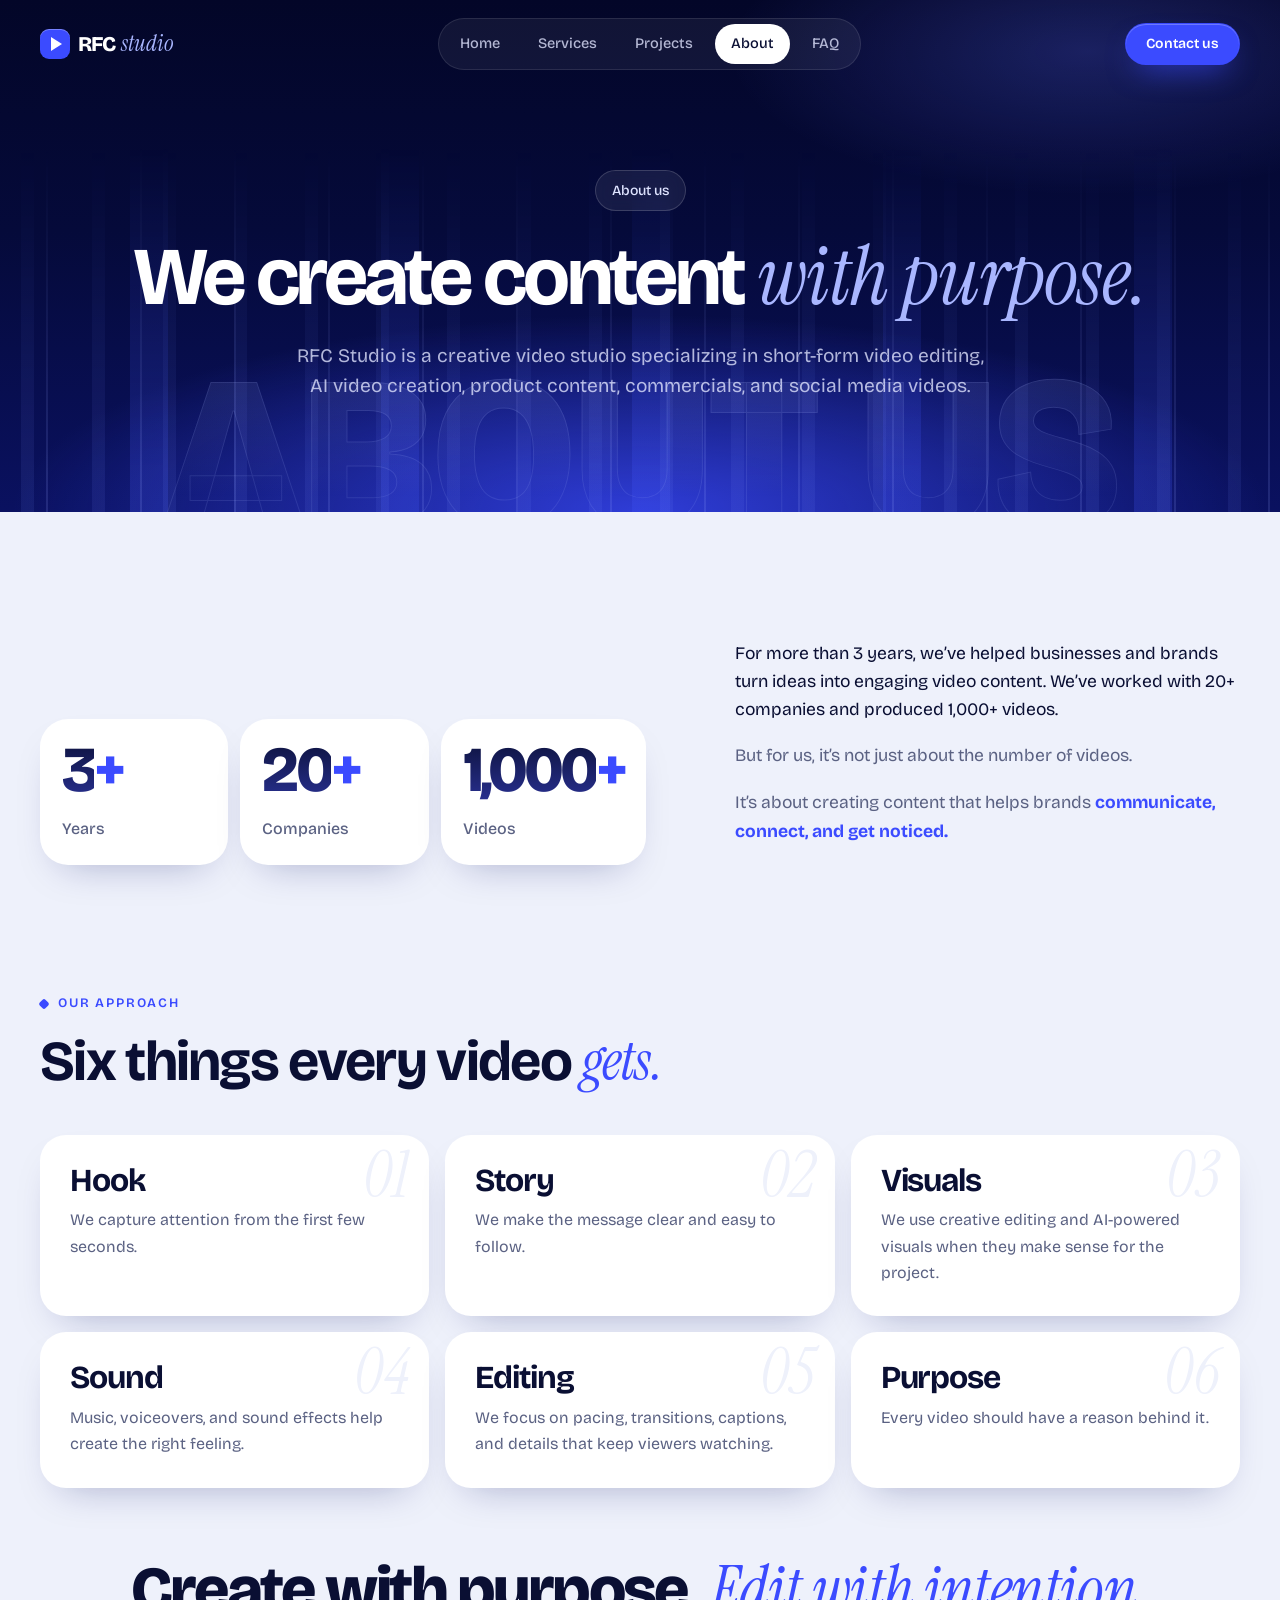
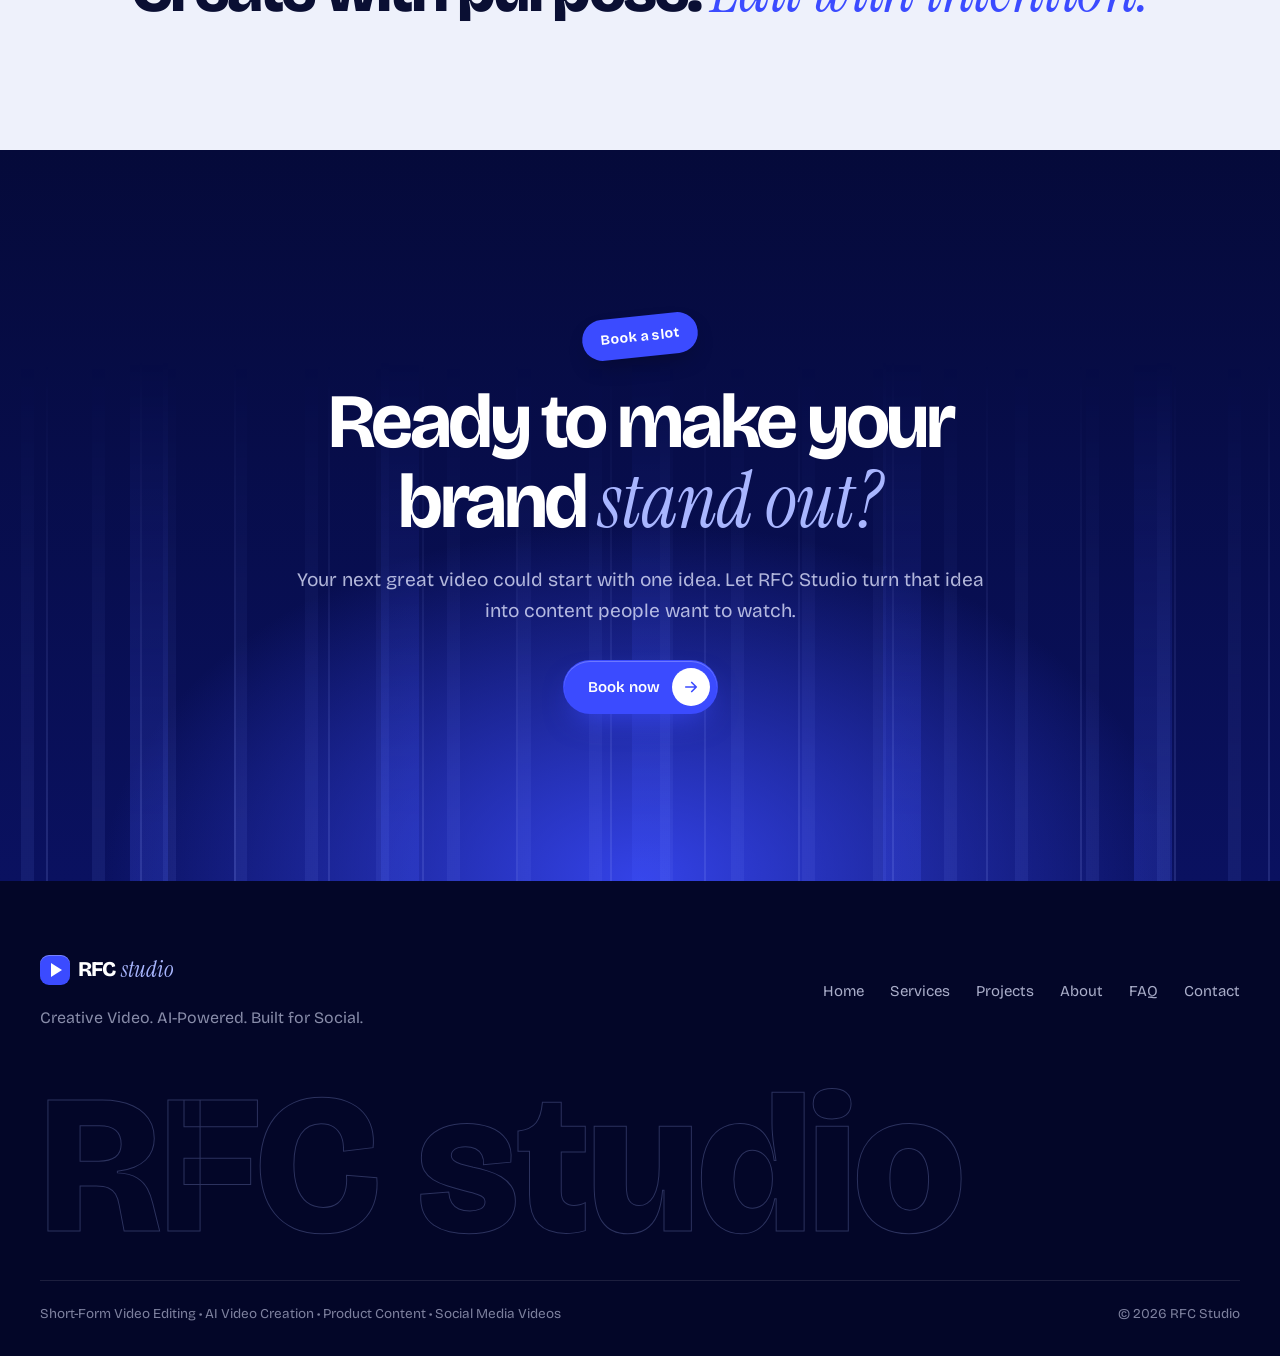
==== about.html @ b5161d0e "Redesign as multi-page site with navy/electric-blue theme and realistic viral phone mockup Separate " ====
<!doctype html>
<html lang="en">
<head>
  <meta charset="utf-8" />
  <meta name="viewport" content="width=device-width, initial-scale=1" />
  <title>About — RFC Studio</title>
  <meta name="description" content="RFC Studio is a creative video studio specializing in short-form video editing, AI video creation, product content, commercials, and social media videos." />
  <meta name="theme-color" content="#050a3a" />
  <link rel="preconnect" href="https://fonts.googleapis.com" />
  <link rel="preconnect" href="https://fonts.gstatic.com" crossorigin />
  <link href="https://fonts.googleapis.com/css2?family=Bricolage+Grotesque:opsz,wght@12..96,400;12..96,500;12..96,600;12..96,700;12..96,800&family=Instrument+Serif:ital@0;1&family=Caveat:wght@600;700&display=swap" rel="stylesheet" />
  <link rel="stylesheet" href="styles.css" />
  <link rel="icon" href="data:image/svg+xml,%3Csvg xmlns='http://www.w3.org/2000/svg' viewBox='0 0 64 64'%3E%3Crect width='64' height='64' rx='16' fill='%233b4bff'/%3E%3Cpath d='M25 19l21 13-21 13z' fill='%23fff'/%3E%3C/svg%3E" />
</head>
<body>
  <header class="nav">
    <a href="index.html" class="logo" aria-label="RFC Studio home">
      <span class="logo-mark" aria-hidden="true"></span><span class="logo-word">RFC</span><span class="logo-serif">studio</span>
    </a>
    <nav class="nav-links" aria-label="Main">
      <a href="index.html">Home</a>
      <a href="services.html">Services</a>
      <a href="projects.html">Projects</a>
      <a href="about.html" class="active" aria-current="page">About</a>
      <a href="faq.html">FAQ</a>
      <a href="contact.html" class="nav-mobile-cta">Contact</a>
    </nav>
    <a href="contact.html" class="btn btn-blue btn-sm nav-cta">Contact us</a>
    <button class="menu-toggle" aria-label="Open menu" aria-expanded="false"><span></span><span></span></button>
  </header>
  <section class="top page-top">
    <div class="stripes" aria-hidden="true"></div>
    <div class="ghost" aria-hidden="true">ABOUT US</div>
    <div class="container page-hero">
      <p class="pill reveal">About us</p>
      <h1 class="h1 reveal">We create content <em>with purpose.</em></h1>
      <p class="lead lead-light reveal">RFC Studio is a creative video studio specializing in short-form video editing, AI video creation, product content, commercials, and social media videos.</p>
      
    </div>
  </section>

  <main>
  <section class="section">
    <div class="container split">
      <div class="about-nums">
        <div class="big-num reveal"><p><span data-count="3">0</span>+</p><span>Years</span></div>
        <div class="big-num reveal"><p><span data-count="20">0</span>+</p><span>Companies</span></div>
        <div class="big-num reveal"><p><span data-count="1000">0</span>+</p><span>Videos</span></div>
      </div>
      <div class="split-copy">
        <p class="lead reveal">For more than 3 years, we’ve helped businesses and brands turn ideas into engaging video content. We’ve worked with 20+ companies and produced 1,000+ videos.</p>
        <p class="reveal">But for us, it’s not just about the number of videos.</p>
        <p class="reveal">It’s about creating content that helps brands <strong>communicate, connect, and get noticed.</strong></p>
      </div>
    </div>
  </section>

  <section class="section section-tight">
    <div class="container">
      <p class="kicker reveal">Our approach</p>
      <h2 class="h2 reveal">Six things every video <em>gets.</em></h2>
      <div class="appr-grid">
        <div class="appr reveal"><span class="appr-n">01</span><h3>Hook</h3><p>We capture attention from the first few seconds.</p></div>
        <div class="appr reveal"><span class="appr-n">02</span><h3>Story</h3><p>We make the message clear and easy to follow.</p></div>
        <div class="appr reveal"><span class="appr-n">03</span><h3>Visuals</h3><p>We use creative editing and AI-powered visuals when they make sense for the project.</p></div>
        <div class="appr reveal"><span class="appr-n">04</span><h3>Sound</h3><p>Music, voiceovers, and sound effects help create the right feeling.</p></div>
        <div class="appr reveal"><span class="appr-n">05</span><h3>Editing</h3><p>We focus on pacing, transitions, captions, and details that keep viewers watching.</p></div>
        <div class="appr reveal"><span class="appr-n">06</span><h3>Purpose</h3><p>Every video should have a reason behind it.</p></div>
      </div>
      <p class="motto reveal">Create with purpose. <em>Edit with intention.</em></p>
    </div>
  </section>
  </main>
  <section class="final">
    <div class="stripes" aria-hidden="true"></div>
    <div class="container final-inner">
      <span class="sticker s-a" aria-hidden="true">Book a slot</span>
      <h2 class="h2 reveal">Ready to make your brand <em>stand out?</em></h2>
      <p class="lead lead-light reveal">Your next great video could start with one idea. Let RFC Studio turn that idea into content people want to watch.</p>
      <div class="reveal"><a href="contact.html" class="btn btn-blue">Book now<span class="btn-ico"><svg viewBox="0 0 24 24" aria-hidden="true"><path d="M5 12h14M13 6l6 6-6 6" fill="none" stroke="currentColor" stroke-width="2.2" stroke-linecap="round" stroke-linejoin="round"/></svg></span></a></div>
    </div>
  </section>
  <footer class="footer">
    <div class="container">
      <div class="footer-top">
        <div>
          <a href="index.html" class="logo"><span class="logo-mark" aria-hidden="true"></span><span class="logo-word">RFC</span><span class="logo-serif">studio</span></a>
          <p class="footer-tag">Creative Video. AI-Powered. Built for Social.</p>
        </div>
        <nav class="footer-links" aria-label="Footer"><a href="index.html">Home</a><a href="services.html">Services</a><a href="projects.html">Projects</a><a href="about.html">About</a><a href="faq.html">FAQ</a><a href="contact.html">Contact</a></nav>
      </div>
      <p class="footer-big" aria-hidden="true">RFC studio</p>
      <div class="footer-bottom">
        <p>Short-Form Video Editing • AI Video Creation • Product Content • Social Media Videos</p>
        <p>© <span class="year"></span> RFC Studio</p>
      </div>
    </div>
  </footer>

  <script src="script.js"></script>
</body>
</html>
---- styles.css ----
/* ===================== RFC STUDIO ===================== */
:root {
  --navy: #050a3a;
  --navy-2: #0a1160;
  --blue: #3b4bff;
  --blue-2: #5f6dff;
  --ice: #a9b6ff;
  --light: #eef1fb;
  --white: #ffffff;
  --ink: #0a0f33;
  --muted: #5b6283;
  --line: #dde2f3;
  --display: "Bricolage Grotesque", system-ui, sans-serif;
  --serif: "Instrument Serif", Georgia, serif;
  --hand: "Caveat", cursive;
  --ease: cubic-bezier(0.22, 1, 0.36, 1);
  --shadow: 0 18px 40px -22px rgba(10, 17, 96, 0.35);
}

*, *::before, *::after { box-sizing: border-box; }
html { scroll-behavior: smooth; scroll-padding-top: 90px; }
body {
  margin: 0; background: var(--light); color: var(--ink);
  font-family: var(--display); font-size: 16px; line-height: 1.65;
  -webkit-font-smoothing: antialiased; overflow-x: hidden;
}
img, svg, video { display: block; max-width: 100%; }
a { color: inherit; text-decoration: none; }
h1, h2, h3, p { margin: 0; }
h1, h2, h3 { font-weight: 700; letter-spacing: -0.03em; line-height: 1.02; }
em { font-family: var(--serif); font-style: italic; font-weight: 400; letter-spacing: -0.01em; }
::selection { background: var(--blue); color: #fff; }
.container { width: min(1200px, 100% - 40px); margin-inline: auto; }
.center { text-align: center; margin-top: 48px; }

/* ---------- Type ---------- */
.display { font-size: clamp(46px, 7.2vw, 104px); color: #fff; letter-spacing: -0.045em; line-height: .94; }
.display em { color: var(--ice); font-size: 1.08em; }
.h1 { font-size: clamp(42px, 6.4vw, 88px); color: #fff; letter-spacing: -0.045em; line-height: .96; }
.h1 em { color: var(--ice); }
.h2 { font-size: clamp(34px, 4.4vw, 60px); }
.h2 em { color: var(--blue); }
.h3 { font-size: clamp(22px, 2.2vw, 30px); font-weight: 700; letter-spacing: -0.025em; line-height: 1.1; }
.lead { font-size: clamp(17px, 1.5vw, 20px); line-height: 1.6; color: var(--muted); max-width: 58ch; }
.lead-light { color: rgba(225, 230, 255, 0.78); }
.kicker { font-size: 13px; font-weight: 600; letter-spacing: .14em; text-transform: uppercase; color: var(--blue); margin-bottom: 18px; display: flex; align-items: center; gap: 10px; }
.kicker::before { content: ""; width: 8px; height: 8px; border-radius: 2px; background: currentColor; rotate: 45deg; }
.kicker-light { color: var(--ice); }
.mini-label { display: block; font-size: 12px; font-weight: 600; letter-spacing: .14em; text-transform: uppercase; color: var(--muted); margin-bottom: 12px; }
.note { font-family: var(--hand); font-weight: 700; font-size: 26px; line-height: 1; color: var(--blue); }

.pill {
  display: inline-flex; align-items: center; gap: 10px; padding: 8px 16px; border-radius: 99px;
  background: rgba(255,255,255,.07); border: 1px solid rgba(255,255,255,.16); color: #dfe4ff;
  font-size: 14px; font-weight: 500; backdrop-filter: blur(8px); margin-bottom: 26px;
}
.rec { width: 8px; height: 8px; border-radius: 50%; background: #ff4d6d; box-shadow: 0 0 0 4px rgba(255,77,109,.2); animation: blink 1.4s infinite; }
@keyframes blink { 50% { opacity: .3; } }

/* ---------- Buttons ---------- */
.btn {
  display: inline-flex; align-items: center; gap: 12px; padding: 7px 7px 7px 24px; border-radius: 99px;
  font: 600 15px/1 var(--display); border: 1px solid transparent; cursor: pointer; white-space: nowrap;
  transition: transform .3s var(--ease), background .3s, color .3s, box-shadow .3s;
}
.btn-ico { display: grid; place-items: center; width: 38px; height: 38px; border-radius: 50%; background: #fff; color: var(--blue); transition: transform .35s var(--ease); }
.btn-ico svg { width: 18px; height: 18px; }
.btn:hover .btn-ico { transform: rotate(-45deg); }
.btn:hover { transform: translateY(-2px); }
.btn-blue { background: var(--blue); color: #fff; box-shadow: 0 14px 30px -12px rgba(59,75,255,.8), inset 0 1px 0 rgba(255,255,255,.25); }
.btn-dark { background: var(--ink); color: #fff; }
.btn-dark .btn-ico { background: var(--blue); color: #fff; }
.btn-white { background: #fff; color: var(--ink); }
.btn-white .btn-ico { background: var(--blue); color: #fff; }
.btn-glass { padding: 0 24px; height: 52px; background: rgba(255,255,255,.08); border-color: rgba(255,255,255,.22); color: #fff; backdrop-filter: blur(8px); }
.btn-glass:hover { background: rgba(255,255,255,.16); }
.btn-sm { padding: 0 20px; height: 42px; font-size: 14px; }
.btn-block { width: 100%; justify-content: space-between; }
.btn-row { display: flex; flex-wrap: wrap; justify-content: center; gap: 12px; margin-top: 34px; }

/* ---------- Nav ---------- */
.nav {
  position: fixed; inset: 0 0 auto; z-index: 60; display: flex; align-items: center; justify-content: space-between; gap: 20px;
  padding: 18px max(20px, calc((100% - 1200px) / 2)); transition: background .3s, padding .3s, box-shadow .3s;
}
.nav.scrolled { background: rgba(5,10,58,.82); backdrop-filter: blur(16px); -webkit-backdrop-filter: blur(16px); padding-block: 12px; box-shadow: 0 1px 0 rgba(255,255,255,.08); }
.logo { display: inline-flex; align-items: center; gap: 8px; color: #fff; }
.logo-mark { width: 30px; height: 30px; border-radius: 9px; background: var(--blue); position: relative; box-shadow: inset 0 1px 0 rgba(255,255,255,.3); }
.logo-mark::after { content: ""; position: absolute; left: 11px; top: 8px; border-left: 11px solid #fff; border-top: 7px solid transparent; border-bottom: 7px solid transparent; }
.logo-word { font-weight: 800; font-size: 21px; letter-spacing: -0.04em; }
.logo-serif { font-family: var(--serif); font-style: italic; font-size: 23px; color: var(--ice); margin-left: -2px; }
.nav-links { display: flex; gap: 6px; padding: 5px; border-radius: 99px; background: rgba(255,255,255,.06); border: 1px solid rgba(255,255,255,.1); }
.nav-links a { padding: 8px 16px; border-radius: 99px; font-size: 14.5px; font-weight: 500; color: rgba(225,230,255,.78); transition: color .2s, background .2s; }
.nav-links a:hover { color: #fff; }
.nav-links a.active { background: #fff; color: var(--ink); }
.nav-mobile-cta { display: none; }
.menu-toggle { display: none; width: 44px; height: 44px; border-radius: 50%; border: 1px solid rgba(255,255,255,.2); background: rgba(255,255,255,.06); cursor: pointer; position: relative; }
.menu-toggle span { position: absolute; left: 13px; right: 13px; height: 2px; background: #fff; border-radius: 2px; transition: transform .3s var(--ease); }
.menu-toggle span:first-child { top: 17px; }
.menu-toggle span:last-child { top: 25px; }
.nav.open .menu-toggle span:first-child { transform: translateY(4px) rotate(45deg); }
.nav.open .menu-toggle span:last-child { transform: translateY(-4px) rotate(-45deg); }

/* ---------- Dark top + light stripes ---------- */
.top {
  position: relative; overflow: hidden; color: #fff;
  background:
    radial-gradient(70% 55% at 50% 100%, rgba(59,75,255,.75), transparent 70%),
    radial-gradient(40% 40% at 85% 10%, rgba(95,109,255,.25), transparent 70%),
    linear-gradient(180deg, #030628 0%, var(--navy) 45%, var(--navy-2) 100%);
}
.stripes {
  position: absolute; inset: auto 0 0 0; height: 75%; pointer-events: none;
  background:
    repeating-linear-gradient(90deg, transparent 0 46px, rgba(150,165,255,.16) 46px 48px, transparent 48px 94px),
    repeating-linear-gradient(90deg, transparent 0 21px, rgba(120,140,255,.10) 21px 34px, transparent 34px 71px),
    repeating-linear-gradient(90deg, rgba(40,60,255,.0) 0 130px, rgba(70,90,255,.22) 130px 168px, rgba(40,60,255,0) 168px 251px);
  -webkit-mask-image: linear-gradient(to top, #000 10%, transparent 95%);
  mask-image: linear-gradient(to top, #000 10%, transparent 95%);
}
.stripes-soft { height: 100%; opacity: .7; }
.ghost {
  position: absolute; left: 50%; top: 70px; translate: -50% 0; white-space: nowrap; pointer-events: none;
  font-weight: 800; font-size: clamp(80px, 17vw, 270px); letter-spacing: -0.01em; line-height: .8;
  color: transparent; -webkit-text-stroke: 1px rgba(169,182,255,.13);
  background: linear-gradient(180deg, rgba(169,182,255,.12), transparent 75%); -webkit-background-clip: text; background-clip: text;
}

/* ---------- Home hero ---------- */
.home-top { padding: 150px 0 0; }
.hero { position: relative; text-align: center; display: flex; flex-direction: column; align-items: center; }
.hero .lead { margin-top: 26px; text-align: center; }

.stage { position: relative; width: min(1100px, 100% - 40px); height: 720px; margin: 70px auto 0; }

/* stickers */
.sticker {
  position: absolute; z-index: 4; padding: 9px 18px; border-radius: 99px; background: #fff; color: var(--ink);
  font-weight: 700; font-size: 14px; letter-spacing: .02em; box-shadow: 0 10px 25px -10px rgba(0,0,0,.4);
}
.st-1 { left: 3%; top: 2%; rotate: -12deg; }
.st-2 { right: 6%; top: 0; rotate: 10deg; background: var(--blue); color: #fff; }
.st-3 { left: 1%; top: 47%; rotate: 8deg; background: #d6dcff; }
.st-4 { right: 4%; bottom: 20%; rotate: -9deg; }

/* glass cards */
.glass {
  position: absolute; z-index: 3; padding: 18px 20px; border-radius: 22px; color: #fff;
  background: linear-gradient(160deg, rgba(255,255,255,.16), rgba(255,255,255,.05));
  border: 1px solid rgba(255,255,255,.22); backdrop-filter: blur(14px); -webkit-backdrop-filter: blur(14px);
  box-shadow: 0 30px 60px -30px rgba(0,0,30,.8), inset 0 1px 0 rgba(255,255,255,.25);
  animation: bob 8s ease-in-out infinite;
}
@keyframes bob { 50% { translate: 0 -10px; } }
.g-label { font-size: 12.5px; color: rgba(225,230,255,.75); font-weight: 500; }
.g-big { font-size: 36px; font-weight: 700; letter-spacing: -0.04em; line-height: 1.1; margin-top: 4px; }
.g-up { font-size: 12.5px; color: #7dffb4; font-weight: 600; margin-top: 2px; }
.g-followers { left: 6%; top: 17%; width: 230px; }
.spark { width: 100%; height: 44px; margin-top: 10px; }
.g-views { right: 8%; top: 30%; width: 220px; animation-delay: -3s; }
.bars { display: flex; align-items: flex-end; gap: 6px; height: 60px; margin: 10px 0 8px; }
.bars i { flex: 1; height: var(--h); border-radius: 5px 5px 2px 2px; background: linear-gradient(180deg, #fff, rgba(169,182,255,.35)); transform-origin: bottom; animation: grow 1.4s var(--ease) both; }
.bars i:nth-child(n) { animation-delay: calc(var(--i, 0) * 1s); }
@keyframes grow { from { transform: scaleY(0); } }
.g-reels { left: 9%; bottom: 15%; width: 250px; animation-delay: -5s; }
.mini-reels { display: flex; gap: 8px; margin-top: 10px; }
.mr { flex: 1; aspect-ratio: 9/14; border-radius: 10px; position: relative; overflow: hidden; }
.mr b { position: absolute; left: 6px; bottom: 6px; font-size: 10.5px; font-weight: 700; text-shadow: 0 1px 3px rgba(0,0,0,.5); }
.mr1 { background: linear-gradient(160deg, #ffcfb0, #e97b62); }
.mr2 { background: linear-gradient(160deg, #b5f0d4, #2f9d78); }
.mr3 { background: linear-gradient(160deg, #ffe08a, #ff8a3d); }

.toast {
  position: absolute; z-index: 5; right: 4%; top: 9%; display: flex; align-items: center; gap: 12px;
  padding: 12px 18px 12px 12px; border-radius: 18px; background: rgba(255,255,255,.95); color: var(--ink);
  box-shadow: 0 20px 40px -20px rgba(0,0,0,.6); animation: toast 7s var(--ease) infinite;
}
.toast-ico { display: grid; place-items: center; width: 38px; height: 38px; border-radius: 12px; background: linear-gradient(135deg, #ff2d6f, #ff6a3d); color: #fff; }
.toast-ico svg { width: 20px; height: 20px; }
.toast b { display: block; font-size: 14px; letter-spacing: -0.01em; }
.toast span:not(.toast-ico) { font-size: 12px; color: var(--muted); }
@keyframes toast { 0%, 4% { opacity: 0; transform: translateY(-14px) scale(.95); } 10%, 82% { opacity: 1; transform: none; } 90%, 100% { opacity: 0; transform: translateY(-8px); } }

.n-phone { position: absolute; z-index: 4; left: calc(50% - 310px); top: 40%; rotate: -8deg; color: var(--ice); text-align: right; }

/* ---------- iPhone ---------- */
.iphone { position: absolute; z-index: 2; left: 50%; top: 0; translate: -50% 0; width: 310px; }
.iphone-frame {
  position: relative; padding: 11px; border-radius: 56px; aspect-ratio: 9 / 19.4;
  background: linear-gradient(140deg, #e8eaf0 0%, #9ea2ae 18%, #f4f5f8 34%, #7d818d 60%, #d9dbe2 82%, #8c909b 100%);
  box-shadow: 0 60px 120px -40px rgba(0,0,40,.9), 0 0 0 1px rgba(0,0,0,.4), inset 0 0 0 1px rgba(255,255,255,.6);
}
.iphone-frame::before, .iphone-frame::after { content: ""; position: absolute; width: 4px; border-radius: 2px; background: #8d919c; }
.iphone-frame::before { left: -3px; top: 150px; height: 60px; box-shadow: 0 -60px 0 -10px #8d919c; }
.iphone-frame::after { right: -3px; top: 190px; height: 90px; }
.screen { position: relative; height: 100%; border-radius: 46px; overflow: hidden; background: #000; box-shadow: 0 0 0 4px #000; color: #fff; font-size: 12px; }

/* the "video" */
.scene { position: absolute; inset: 0; overflow: hidden; background: radial-gradient(120% 80% at 50% 30%, #ffe7d6 0%, #f7b9a1 55%, #d9846f 100%); animation: kenburns 9s ease-in-out infinite alternate; }
@keyframes kenburns { from { transform: scale(1); } to { transform: scale(1.09) translateY(-8px); } }
.scene-light { position: absolute; inset: -20%; background: conic-gradient(from 200deg at 50% 40%, transparent, rgba(255,255,255,.55), transparent 30%); animation: spin 14s linear infinite; mix-blend-mode: soft-light; }
@keyframes spin { to { rotate: 360deg; } }
.podium { position: absolute; left: 50%; bottom: 23%; width: 190px; height: 66px; translate: -50% 0; border-radius: 50%; background: linear-gradient(180deg, #fff7f0, #f0cdb9); box-shadow: 0 24px 0 -2px #e2b29b, 0 40px 50px -10px rgba(120,40,20,.45); }
.bottle { position: absolute; left: 50%; bottom: calc(23% + 30px); width: 104px; translate: -50% 0; filter: drop-shadow(0 18px 18px rgba(90,30,10,.35)); animation: bottle 4.5s ease-in-out infinite; }
@keyframes bottle { 50% { transform: translateY(-8px) rotate(-2deg); } }
.shine { position: absolute; inset: 0; background: linear-gradient(105deg, transparent 40%, rgba(255,255,255,.45) 50%, transparent 60%); background-size: 250% 100%; animation: sweep 4.5s ease-in-out infinite; }
@keyframes sweep { 0% { background-position: 130% 0; } 60%, 100% { background-position: -30% 0; } }
.bubble { position: absolute; border-radius: 50%; background: radial-gradient(circle at 30% 30%, rgba(255,255,255,.95), rgba(255,255,255,.25) 40%, rgba(255,255,255,.05) 70%); border: 1px solid rgba(255,255,255,.6); animation: rise 7s linear infinite; }
.b1 { width: 22px; height: 22px; left: 16%; bottom: -30px; }
.b2 { width: 12px; height: 12px; left: 72%; bottom: -30px; animation-delay: -2s; }
.b3 { width: 30px; height: 30px; left: 60%; bottom: -40px; animation-delay: -4.5s; animation-duration: 9s; }
.b4 { width: 9px; height: 9px; left: 30%; bottom: -20px; animation-delay: -6s; }
@keyframes rise { to { transform: translateY(-720px) translateX(14px); } }

/* TikTok-style text stickers */
.caps { position: absolute; left: 0; right: 0; top: 24%; display: flex; flex-direction: column; align-items: center; gap: 3px; z-index: 2; }
.cap { display: inline-block; padding: 3px 9px; border-radius: 7px; background: #fff; color: #111; font-weight: 800; font-size: 19px; letter-spacing: -0.02em; line-height: 1.25; animation: cap 6s var(--ease) infinite both; }
.c1 { background: #111; color: #fff; }
.c2 { animation-delay: .45s; }
.c3 { animation-delay: .9s; background: #ffe14d; }
@keyframes cap { 0% { opacity: 0; transform: scale(.5); } 5% { opacity: 1; transform: scale(1.1); } 8% { transform: scale(1); } 84% { opacity: 1; transform: scale(1); } 90%, 100% { opacity: 0; transform: scale(.9); } }

.status { position: absolute; z-index: 3; top: 0; left: 0; right: 0; height: 50px; display: flex; align-items: center; justify-content: space-between; padding: 0 28px 0 34px; font-weight: 600; font-size: 14px; }
.island { position: absolute; left: 50%; top: 11px; translate: -50% 0; width: 96px; height: 28px; border-radius: 20px; background: #000; }
.status-ico { display: flex; align-items: center; gap: 6px; }
.sig { display: flex; align-items: flex-end; gap: 1.5px; height: 11px; }
.sig b { width: 3px; background: #fff; border-radius: 1px; }
.sig b:nth-child(1) { height: 4px; } .sig b:nth-child(2) { height: 6px; } .sig b:nth-child(3) { height: 8.5px; } .sig b:nth-child(4) { height: 11px; }
.bat { width: 24px; height: 12px; border-radius: 4px; border: 1.5px solid rgba(255,255,255,.6); position: relative; }
.bat::before { content: ""; position: absolute; inset: 1.5px; right: 5px; background: #fff; border-radius: 1.5px; }
.bat::after { content: ""; position: absolute; right: -4px; top: 3px; width: 2px; height: 4px; border-radius: 0 1px 1px 0; background: rgba(255,255,255,.6); }

.tt-top { position: absolute; z-index: 3; top: 54px; left: 0; right: 0; display: flex; justify-content: center; gap: 18px; font-size: 15px; font-weight: 600; text-shadow: 0 1px 4px rgba(0,0,0,.35); }
.tt-top span { opacity: .7; }
.tt-top b { position: relative; }
.tt-top b::after { content: ""; position: absolute; left: 30%; right: 30%; bottom: -6px; height: 2.5px; border-radius: 2px; background: #fff; }
.tt-top svg { position: absolute; right: 18px; top: 0; width: 20px; height: 20px; }

.tt-rail { position: absolute; z-index: 3; right: 9px; bottom: 132px; display: flex; flex-direction: column; align-items: center; gap: 14px; }
.tt-avatar { position: relative; width: 44px; height: 44px; border-radius: 50%; border: 1.5px solid #fff; background: linear-gradient(135deg, #3b4bff, #9aa6ff); display: grid; place-items: center; font-weight: 800; font-size: 13px; margin-bottom: 6px; }
.tt-avatar i { position: absolute; bottom: -9px; left: 50%; translate: -50% 0; width: 19px; height: 19px; border-radius: 50%; background: #fe2c55; display: grid; place-items: center; font-style: normal; font-size: 15px; font-weight: 700; line-height: 1; }
.tt-act { position: relative; display: flex; flex-direction: column; align-items: center; gap: 2px; font-size: 11.5px; font-weight: 600; text-shadow: 0 1px 3px rgba(0,0,0,.4); }
.tt-act svg { width: 32px; height: 32px; filter: drop-shadow(0 1px 2px rgba(0,0,0,.3)); }
.tt-like > svg { color: #fe2c55; animation: like 2.4s ease-in-out infinite; }
@keyframes like { 0%, 70%, 100% { transform: scale(1); } 78% { transform: scale(1.25); } 86% { transform: scale(.95); } }
.hearts { position: absolute; left: 50%; top: 0; width: 0; height: 0; }
.hearts b { position: absolute; left: -40px; top: 10px; width: 18px; height: 18px; color: #fe2c55; opacity: 0; animation: float-heart 4.2s ease-out infinite; animation-delay: var(--d); }
.hearts b:nth-child(even) { color: #fff; }
.hearts b svg { width: 18px; height: 18px; }
@keyframes float-heart { 0% { opacity: 0; transform: translate(0, 0) scale(.4); } 12% { opacity: 1; } 100% { opacity: 0; transform: translate(var(--x), -150px) scale(1.1) rotate(15deg); } }
.tt-disc { width: 40px; height: 40px; border-radius: 50%; background: radial-gradient(circle, #3b4bff 0 26%, #222 27% 60%, #444 61% 64%, #222 65%); border: 6px solid #2a2a2a; animation: spin 4s linear infinite; margin-top: 4px; }

.tt-meta { position: absolute; z-index: 3; left: 12px; right: 66px; bottom: 74px; text-shadow: 0 1px 3px rgba(0,0,0,.45); }
.tt-user { display: flex; align-items: center; gap: 4px; font-weight: 700; font-size: 14.5px; }
.tt-user span { font-weight: 400; opacity: .8; font-size: 12.5px; }
.verified { width: 14px; height: 14px; }
.tt-cap { font-size: 12.5px; line-height: 1.35; margin-top: 4px; }
.tt-cap b { font-weight: 600; }
.tt-music { display: flex; gap: 6px; align-items: center; margin-top: 6px; font-size: 12px; }
.tt-music-track { overflow: hidden; white-space: nowrap; width: 150px; -webkit-mask-image: linear-gradient(90deg, transparent, #000 10%, #000 85%, transparent); mask-image: linear-gradient(90deg, transparent, #000 10%, #000 85%, transparent); }
.tt-music-track span { display: inline-block; animation: ticker 8s linear infinite; }
@keyframes ticker { to { transform: translateX(-50%); } }
.tt-progress { position: absolute; z-index: 3; left: 0; right: 0; bottom: 62px; height: 2px; background: rgba(255,255,255,.25); }
.tt-progress i { display: block; height: 100%; background: #fff; animation: prog 9s linear infinite; }
@keyframes prog { from { width: 0; } to { width: 100%; } }
.tt-nav { position: absolute; z-index: 3; left: 0; right: 0; bottom: 0; height: 62px; background: #000; display: flex; justify-content: space-around; align-items: flex-start; padding: 8px 6px 0; font-size: 9.5px; color: rgba(255,255,255,.75); }
.tt-nav span { display: flex; flex-direction: column; align-items: center; gap: 2px; }
.tt-nav span:first-child { color: #fff; }
.tt-nav svg { width: 22px; height: 22px; }
.tt-plus i { display: grid; place-items: center; width: 42px; height: 27px; border-radius: 8px; background: #fff; color: #000; font-style: normal; font-size: 20px; font-weight: 700; box-shadow: -3px 0 0 #25f4ee, 3px 0 0 #fe2c55; margin-top: 2px; }

/* ---------- Stats ---------- */
.stats-wrap { position: relative; z-index: 3; margin-top: -60px; }
.stats { display: grid; grid-template-columns: repeat(3, 1fr) 1.3fr; align-items: center; background: #fff; border-radius: 28px; padding: 30px 12px; box-shadow: 0 30px 60px -30px rgba(10,17,96,.45); }
.stat { padding: 0 30px; border-right: 1px solid var(--line); }
.stat p { font-size: clamp(36px, 4vw, 54px); font-weight: 800; letter-spacing: -0.05em; line-height: 1; }
.stat p span { color: var(--ink); }
.stat p { color: var(--blue); }
.stat > span { display: block; margin-top: 8px; color: var(--muted); font-size: 14px; }
.stat-note { padding: 0 30px; font-size: 19px; line-height: 1.35; letter-spacing: -0.01em; font-weight: 500; }
.stat-note em { color: var(--blue); font-size: 1.15em; }

/* ---------- Sections ---------- */
.section { padding: clamp(80px, 10vw, 130px) 0; }
.section-tight { padding-top: 0; }
.head-row { display: flex; justify-content: space-between; align-items: flex-end; gap: 30px; flex-wrap: wrap; margin-bottom: 44px; }
.split { display: grid; grid-template-columns: 1.2fr 1fr; gap: clamp(40px, 7vw, 100px); align-items: end; }
.split-copy p { color: var(--muted); font-size: 17.5px; margin-bottom: 18px; }
.split-copy .lead { color: var(--ink); }
.split-copy strong { color: var(--blue); }
.n-inline { color: var(--blue) !important; font-size: 30px !important; rotate: -3deg; display: inline-block; margin-top: 6px; }

/* services list (home) */
.svc-list { border-top: 1px solid var(--line); }
.svc-row {
  position: relative; display: grid; grid-template-columns: 70px 1.1fr 1.3fr 56px; align-items: center; gap: 24px;
  padding: 28px 10px; border-bottom: 1px solid var(--line); transition: padding .4s var(--ease), color .3s;
}
.svc-row::before { content: ""; position: absolute; inset: 0; z-index: -1; background: #fff; border-radius: 20px; opacity: 0; transform: scaleY(.6); transition: opacity .35s, transform .45s var(--ease); }
.svc-row:hover::before { opacity: 1; transform: none; }
.svc-row:hover { padding-left: 28px; padding-right: 22px; }
.svc-n { font-family: var(--serif); font-style: italic; font-size: 30px; color: var(--blue); }
.svc-row h3 { font-size: clamp(22px, 2.4vw, 32px); }
.svc-row p { color: var(--muted); font-size: 15.5px; }
.svc-go { display: grid; place-items: center; width: 52px; height: 52px; border-radius: 50%; border: 1px solid var(--line); color: var(--ink); transition: background .3s, color .3s, transform .4s var(--ease); }
.svc-go svg { width: 20px; height: 20px; }
.svc-row:hover .svc-go { background: var(--blue); border-color: var(--blue); color: #fff; transform: rotate(-45deg); }

/* why panel */
.panel { position: relative; overflow: hidden; border-radius: 36px; padding: clamp(36px, 6vw, 80px); color: #fff; background: radial-gradient(80% 90% at 100% 100%, rgba(59,75,255,.8), transparent 60%), var(--navy); }
.panel-head { position: relative; max-width: 760px; }
.panel .h2 em { color: var(--ice); }
.panel .lead { margin-top: 22px; }
.why-grid { position: relative; display: grid; grid-template-columns: repeat(4, 1fr); gap: 16px; margin-top: 56px; }
.why-item { padding: 26px 22px 30px; border-radius: 22px; background: rgba(255,255,255,.06); border: 1px solid rgba(255,255,255,.12); backdrop-filter: blur(6px); transition: background .3s, transform .4s var(--ease); }
.why-item:hover { background: var(--blue); transform: translateY(-6px); }
.why-n { font-family: var(--serif); font-style: italic; font-size: 34px; color: var(--ice); }
.why-item:hover .why-n { color: #fff; }
.why-item h3 { font-size: 21px; margin: 30px 0 10px; letter-spacing: -0.02em; }
.why-item p { font-size: 14.5px; color: rgba(225,230,255,.75); }
.why-item:hover p { color: #fff; }

/* big numbers */
.big-nums { display: grid; grid-template-columns: repeat(3, 1fr); gap: 16px; margin-top: 44px; }
.big-num { background: #fff; border-radius: 28px; padding: 30px 30px 26px; box-shadow: var(--shadow); }
.big-num p { font-size: clamp(64px, 9vw, 130px); font-weight: 800; letter-spacing: -0.06em; line-height: .9; color: var(--blue); }
.big-num p span { background: linear-gradient(180deg, var(--ink), #2b3399); -webkit-background-clip: text; background-clip: text; color: transparent; }
.big-num > span { display: block; margin-top: 18px; color: var(--muted); font-weight: 500; }
.nums-foot { display: flex; justify-content: space-between; align-items: center; flex-wrap: wrap; gap: 20px; margin-top: 30px; }
.nums-foot p { color: var(--muted); max-width: 48ch; font-size: 17px; }

/* ---------- Work cards ---------- */
.works { display: grid; grid-template-columns: repeat(3, 1fr); gap: 22px; margin-top: 10px; }
.work { display: flex; flex-direction: column; background: #fff; border-radius: 26px; padding: 10px; box-shadow: var(--shadow); transition: transform .45s var(--ease); }
.work:hover { transform: translateY(-6px); }
.work-cover { position: relative; display: block; width: 100%; aspect-ratio: 4 / 3.4; border: 0; padding: 0; border-radius: 18px; overflow: hidden; cursor: pointer; color: #fff; text-align: left; }
.work-cover::before { content: ""; position: absolute; inset: 0; background: repeating-linear-gradient(90deg, transparent 0 30px, rgba(255,255,255,.08) 30px 32px); }
.work-cover img { position: absolute; inset: 0; width: 100%; height: 100%; object-fit: cover; }
.work-cover img ~ .work-mono { display: none; }
.cv1 { background: radial-gradient(80% 80% at 80% 100%, #6d7bff, transparent), var(--navy); }
.cv2 { background: radial-gradient(80% 80% at 20% 100%, #3b4bff, transparent), #0b1450; }
.cv3 { background: linear-gradient(160deg, #3b4bff, #10187a); }
.cv4 { background: radial-gradient(80% 80% at 50% 0%, #8794ff, transparent), #1a2399; }
.cv5 { background: linear-gradient(200deg, #5f6dff, var(--navy)); }
.cv6 { background: radial-gradient(70% 70% at 70% 30%, #a9b6ff, transparent), #2a33b8; }
.work-mono { position: absolute; left: 22px; bottom: 6px; font-family: var(--serif); font-style: italic; font-size: 110px; line-height: 1; color: rgba(255,255,255,.9); letter-spacing: -0.03em; }
.work-plat { position: absolute; left: 14px; top: 14px; padding: 6px 12px; border-radius: 99px; background: rgba(255,255,255,.16); border: 1px solid rgba(255,255,255,.25); backdrop-filter: blur(6px); font-size: 12.5px; font-weight: 600; }
.work-play { position: absolute; right: 16px; bottom: 16px; display: grid; place-items: center; width: 54px; height: 54px; border-radius: 50%; background: #fff; color: var(--blue); font-size: 18px; transition: transform .4s var(--ease), background .3s, color .3s; box-shadow: 0 10px 24px -8px rgba(0,0,0,.5); }
.work:hover .work-play { transform: scale(1.12); background: var(--blue); color: #fff; }
.work-body { padding: 18px 12px 12px; display: flex; flex-direction: column; flex: 1; }
.work-cat { font-size: 12.5px; font-weight: 600; letter-spacing: .08em; text-transform: uppercase; color: var(--blue); }
.work-body h3 { font-size: 23px; margin: 8px 0 8px; letter-spacing: -0.025em; line-height: 1.1; }
.work-body > p:not(.work-cat) { color: var(--muted); font-size: 14.5px; }
.work-links { display: flex; flex-wrap: wrap; gap: 8px; margin-top: auto; padding-top: 18px; }
.vid-btn, .site-link { display: inline-flex; align-items: center; gap: 6px; height: 36px; padding: 0 14px; border-radius: 99px; font: 600 13px/1 var(--display); cursor: pointer; transition: background .2s, color .2s, border-color .2s; }
.vid-btn { border: 0; background: var(--ink); color: #fff; }
.vid-btn:hover { background: var(--blue); }
.site-link { border: 1px solid var(--line); color: var(--ink); background: #fff; }
.site-link:hover { border-color: var(--blue); color: var(--blue); }
.also { display: flex; gap: 16px; align-items: baseline; flex-wrap: wrap; justify-content: center; margin-top: 50px; }
.also .mini-label { margin: 0; }
.also-names { font-size: 20px; font-weight: 600; letter-spacing: -0.01em; }
.also-names i { font-family: var(--serif); color: var(--blue); margin: 0 6px; }

.more { background: #fff; border-radius: 36px; padding: clamp(30px, 5vw, 60px); box-shadow: var(--shadow); }
.tags { list-style: none; margin: 0; padding: 0; display: flex; flex-wrap: wrap; gap: 8px; }
.tags li { padding: 8px 14px; border-radius: 99px; background: var(--light); color: var(--ink); font-size: 14px; font-weight: 500; }
.tags-lg { margin-top: 30px; }
.tags-lg li { font-size: 17px; padding: 12px 22px; border: 1px solid var(--line); background: #fff; transition: background .25s, color .25s; }
.tags-lg li:nth-child(3n+1) { rotate: -1.5deg; }
.tags-lg li:nth-child(4n+2) { rotate: 1.5deg; }
.tags-lg li:hover { background: var(--blue); color: #fff; border-color: var(--blue); }
.more-cta { display: flex; justify-content: space-between; align-items: center; flex-wrap: wrap; gap: 20px; margin-top: 40px; padding-top: 30px; border-top: 1px solid var(--line); }

/* ---------- Page heroes ---------- */
.page-top { padding: 170px 0 110px; }
.page-hero { position: relative; text-align: center; display: flex; flex-direction: column; align-items: center; }
.page-hero .lead { margin-top: 24px; text-align: center; }
.page-top .ghost { top: auto; bottom: -30px; }

/* ---------- Services page ---------- */
.svc-blocks { display: grid; gap: 18px; }
.svc-block { display: grid; grid-template-columns: 150px 1.2fr 1fr; gap: 40px; align-items: start; background: #fff; border-radius: 30px; padding: 40px; box-shadow: var(--shadow); scroll-margin-top: 110px; }
.svc-block:nth-child(even) { background: var(--navy); color: #fff; }
.svc-block:nth-child(even) .svc-main p, .svc-block:nth-child(even) .perfect, .svc-block:nth-child(even) .mini-label { color: rgba(225,230,255,.75); }
.svc-block:nth-child(even) .tags li { background: rgba(255,255,255,.1); color: #fff; }
.svc-block:nth-child(even) .side-quote { color: var(--ice); }
.svc-big-n { font-family: var(--serif); font-style: italic; font-size: 110px; line-height: .8; color: var(--blue); }
.svc-block:nth-child(even) .svc-big-n { color: var(--ice); }
.svc-main p { margin-top: 16px; color: var(--muted); font-size: 16.5px; }
.svc-side .mini-label:not(:first-child) { margin-top: 22px; }
.perfect { font-weight: 500; }
.side-quote { font-family: var(--serif); font-style: italic; font-size: 26px; line-height: 1.25; color: var(--blue); }

.steps { list-style: none; padding: 0; margin: 44px 0 0; display: grid; grid-template-columns: repeat(5, 1fr); gap: 14px; counter-reset: s; }
.step { position: relative; background: #fff; border-radius: 24px; padding: 24px 22px 28px; box-shadow: var(--shadow); }
.step:last-child { background: var(--blue); color: #fff; }
.step:last-child p { color: rgba(255,255,255,.85); }
.step-n { display: inline-grid; place-items: center; width: 46px; height: 46px; border-radius: 50%; background: var(--light); color: var(--blue); font-weight: 700; font-size: 15px; }
.step:last-child .step-n { background: #fff; }
.step h3 { font-size: 20px; margin: 34px 0 8px; letter-spacing: -0.02em; }
.step p { color: var(--muted); font-size: 14.5px; }
.step:not(:last-child)::after { content: ""; position: absolute; top: 46px; right: -14px; width: 14px; height: 2px; background: var(--line); }

/* ---------- About ---------- */
.about-nums { display: grid; grid-template-columns: repeat(3, 1fr); gap: 12px; }
.about-nums .big-num { padding: 22px; }
.about-nums .big-num p { font-size: clamp(44px, 5vw, 72px); }
.appr-grid { display: grid; grid-template-columns: repeat(3, 1fr); gap: 16px; margin-top: 44px; }
.appr { background: #fff; border-radius: 26px; padding: 30px; box-shadow: var(--shadow); position: relative; overflow: hidden; transition: transform .4s var(--ease); }
.appr:hover { transform: translateY(-5px); }
.appr-n { position: absolute; right: 20px; top: 8px; font-family: var(--serif); font-style: italic; font-size: 64px; color: var(--light); line-height: 1; }
.appr h3 { position: relative; font-size: 32px; letter-spacing: -0.035em; margin-bottom: 10px; }
.appr p { position: relative; color: var(--muted); }
.motto { margin-top: 70px; text-align: center; font-size: clamp(34px, 5vw, 68px); font-weight: 800; letter-spacing: -0.045em; line-height: 1; }
.motto em { color: var(--blue); }

/* ---------- FAQ ---------- */
.faq-wrap { display: grid; grid-template-columns: 1.6fr 1fr; gap: 40px; align-items: start; }
.faq { display: grid; gap: 10px; }
.faq details { background: #fff; border-radius: 20px; padding: 0 26px; box-shadow: 0 10px 30px -24px rgba(10,17,96,.5); transition: background .3s; }
.faq details[open] { box-shadow: var(--shadow); }
.faq summary { list-style: none; cursor: pointer; padding: 22px 50px 22px 0; position: relative; font-size: 18px; font-weight: 600; letter-spacing: -0.015em; }
.faq summary::-webkit-details-marker { display: none; }
.faq summary::after { content: "+"; position: absolute; right: 0; top: 50%; translate: 0 -50%; width: 34px; height: 34px; border-radius: 50%; display: grid; place-items: center; background: var(--light); color: var(--blue); font-size: 20px; transition: rotate .35s var(--ease), background .3s, color .3s; }
.faq details[open] summary::after { rotate: 45deg; background: var(--blue); color: #fff; }
.faq details p { color: var(--muted); padding-right: 40px; margin-bottom: 12px; }
.faq details p:last-child { padding-bottom: 12px; }
.faq-side { position: sticky; top: 110px; background: var(--navy); color: #fff; border-radius: 28px; padding: 34px; }
.faq-side p:not(.h3) { color: rgba(225,230,255,.75); margin: 12px 0 26px; }

/* ---------- Contact ---------- */
.contact { display: grid; grid-template-columns: 1fr 1.25fr; gap: 50px; align-items: start; }
.contact-side .lead { color: var(--ink); }
.unsure { position: relative; overflow: hidden; margin-top: 34px; padding: 34px; border-radius: 28px; background: var(--navy); color: #fff; }
.unsure > *:not(.stripes) { position: relative; }
.unsure p:not(.h3) { color: rgba(225,230,255,.78); margin: 12px 0 24px; }
.n-contact { margin-top: 26px; rotate: -4deg; display: inline-block; }
.form { background: #fff; border-radius: 32px; padding: clamp(24px, 4vw, 44px); box-shadow: 0 40px 80px -40px rgba(10,17,96,.45); }
.form .h3 { margin-bottom: 26px; }
.field { display: block; border: 0; margin: 0 0 18px; padding: 0; min-width: 0; }
.field > span, .field legend { display: block; font-size: 14px; font-weight: 600; margin-bottom: 8px; padding: 0; }
.row2 { display: grid; grid-template-columns: 1fr 1fr; gap: 14px; }
input, textarea, select { width: 100%; padding: 14px 16px; border-radius: 14px; border: 1px solid var(--line); background: var(--light); color: var(--ink); font: 400 15.5px var(--display); transition: border-color .2s, box-shadow .2s, background .2s; }
textarea { resize: vertical; min-height: 120px; }
select { appearance: none; background-image: linear-gradient(45deg, transparent 50%, var(--blue) 50%), linear-gradient(-45deg, transparent 50%, var(--blue) 50%); background-position: right 20px center, right 15px center; background-size: 5px 5px; background-repeat: no-repeat; padding-right: 40px; }
input::placeholder, textarea::placeholder { color: #9298b5; }
input:focus, textarea:focus, select:focus { outline: none; border-color: var(--blue); background: #fff; box-shadow: 0 0 0 4px rgba(59,75,255,.14); }
.field.invalid input, .field.invalid textarea { border-color: #ef4466; }
.pills { display: flex; flex-wrap: wrap; gap: 8px; }
.pills label { cursor: pointer; }
.pills input { position: absolute; opacity: 0; width: 1px; height: 1px; }
.pills span { display: inline-block; padding: 9px 16px; border-radius: 99px; border: 1px solid var(--line); font-size: 14px; font-weight: 500; transition: all .2s; }
.pills label:hover span { border-color: var(--blue); }
.pills input:checked + span { background: var(--blue); color: #fff; border-color: var(--blue); }
.pills input:focus-visible + span { box-shadow: 0 0 0 4px rgba(59,75,255,.25); }
.form-status { margin-top: 14px; font-size: 14px; text-align: center; min-height: 1.4em; }
.form-status.ok { color: var(--blue); font-weight: 600; }
.form-status.err { color: #d92650; }

/* ---------- Final CTA ---------- */
.final { position: relative; overflow: hidden; color: #fff; text-align: center; padding: clamp(100px, 13vw, 170px) 0;
  background: radial-gradient(60% 70% at 50% 100%, rgba(59,75,255,.85), transparent 70%), linear-gradient(180deg, var(--navy), var(--navy-2)); }
.final-inner { position: relative; display: flex; flex-direction: column; align-items: center; }
.final .h2 { font-size: clamp(40px, 6vw, 84px); max-width: 15ch; letter-spacing: -0.045em; }
.final .h2 em { color: var(--ice); }
.final .lead { margin: 24px auto 34px; text-align: center; }
.s-a { position: relative; rotate: -6deg; margin-bottom: 26px; background: var(--blue); color: #fff; }

/* ---------- Footer ---------- */
.footer { background: #030628; color: #fff; padding: 70px 0 30px; overflow: hidden; }
.footer-top { display: flex; justify-content: space-between; gap: 30px; flex-wrap: wrap; }
.footer-tag { color: rgba(225,230,255,.6); margin-top: 12px; }
.footer-links { display: flex; flex-wrap: wrap; gap: 6px 26px; align-items: center; color: rgba(225,230,255,.75); font-size: 15px; }
.footer-links a:hover { color: #fff; }
.footer-big { font-weight: 800; font-size: clamp(60px, 15.5vw, 230px); letter-spacing: -0.01em; line-height: .85; margin: 50px 0 30px; color: transparent; -webkit-text-stroke: 1px rgba(169,182,255,.25); white-space: nowrap; }
.footer-bottom { display: flex; justify-content: space-between; gap: 16px; flex-wrap: wrap; padding-top: 22px; border-top: 1px solid rgba(255,255,255,.1); font-size: 13.5px; color: rgba(225,230,255,.55); }

/* ---------- Video modal ---------- */
.video-modal { border: 0; padding: 0; background: transparent; width: 100%; height: 100%; max-width: none; max-height: none; }
.video-modal::backdrop { background: rgba(3,6,40,.85); backdrop-filter: blur(8px); }
.video-modal[open] { display: grid; place-items: center; }
.vm-box { position: relative; display: flex; flex-direction: column; align-items: center; gap: 14px; padding: 20px; }
.vm-frame { background: #000; border-radius: 18px; overflow: hidden; box-shadow: 0 40px 100px rgba(0,0,0,.6); }
.vm-frame iframe { display: block; width: 100%; height: 100%; border: 0; }
.vm-frame.vertical { width: min(380px, 92vw); height: min(680px, 80vh); background: #fff; }
.vm-frame.wide { width: min(960px, 92vw); aspect-ratio: 16 / 9; }
.vm-close { position: absolute; top: -16px; right: 4px; width: 42px; height: 42px; border-radius: 50%; border: 0; background: #fff; color: var(--ink); font-size: 24px; line-height: 1; cursor: pointer; }
.vm-open { color: #fff; font-size: 14px; opacity: .85; }
.vm-open:hover { opacity: 1; text-decoration: underline; }

/* ---------- Reveal ---------- */
.reveal { opacity: 0; transform: translateY(26px); transition: opacity .9s var(--ease), transform .9s var(--ease); }
.reveal.in { opacity: 1; transform: none; }

/* ---------- Responsive ---------- */
@media (max-width: 1080px) {
  .g-followers { left: 0; }
  .g-views { right: 0; }
  .g-reels { left: 0; }
  .st-3 { left: 4%; }
  .n-phone { display: none; }
  .why-grid { grid-template-columns: repeat(2, 1fr); }
  .steps { grid-template-columns: repeat(2, 1fr); }
  .step::after { display: none; }
  .works { grid-template-columns: repeat(2, 1fr); }
  .stats { grid-template-columns: repeat(3, 1fr); }
  .stat:nth-child(3) { border-right: 0; }
  .stat-note { grid-column: 1 / -1; padding-top: 24px; margin-top: 24px; border-top: 1px solid var(--line); text-align: center; }
  .svc-block { grid-template-columns: 90px 1fr; }
  .svc-side { grid-column: 2; }
  .svc-big-n { font-size: 80px; }
}
@media (max-width: 860px) {
  .nav-links, .nav-cta { display: none; }
  .menu-toggle { display: block; }
  .nav.open { background: var(--navy); }
  .nav.open .nav-links { display: flex; flex-direction: column; position: absolute; top: 100%; left: 12px; right: 12px; padding: 10px; border-radius: 24px; background: var(--navy-2); border: 1px solid rgba(255,255,255,.12); }
  .nav.open .nav-links a { padding: 14px 18px; font-size: 20px; font-weight: 600; color: #fff; }
  .nav.open .nav-mobile-cta { display: block; background: var(--blue); text-align: center; margin-top: 6px; }
  .split, .faq-wrap, .contact { grid-template-columns: 1fr; }
  .faq-side { position: static; }
  .svc-row { grid-template-columns: 50px 1fr 44px; gap: 14px; }
  .svc-row p { grid-column: 2 / 3; grid-row: 2; }
  .svc-go { grid-row: 1 / 3; grid-column: 3; width: 44px; height: 44px; }
  .big-nums, .appr-grid { grid-template-columns: 1fr 1fr; }
  .stage { height: 640px; }
  .iphone { width: 270px; }
  .glass { padding: 14px 16px; }
  .g-followers { width: 190px; top: 20%; }
  .g-views { width: 180px; top: 44%; }
  .g-reels { display: none; }
  .g-big { font-size: 28px; }
  .tt-rail { gap: 10px; bottom: 124px; }
  .tt-act svg { width: 28px; height: 28px; }
}
@media (max-width: 600px) {
  .home-top { padding-top: 120px; }
  .page-top { padding: 140px 0 80px; }
  .btn-row { flex-direction: column; align-items: stretch; width: 100%; }
  .btn-row .btn { justify-content: space-between; }
  .btn-row .btn-glass { justify-content: center; }
  .stage { height: 600px; margin-top: 50px; width: 100%; }
  .iphone { width: 258px; }
  .iphone-frame { border-radius: 48px; padding: 9px; }
  .screen { border-radius: 40px; }
  .glass, .st-3, .st-4 { display: none; }
  .st-1 { left: 2%; top: 32%; }
  .st-2 { right: 2%; top: 58%; }
  .toast { right: 50%; translate: 50% 0; top: auto; bottom: 30px; width: max-content; }
  .cap { font-size: 16px; }
  .tt-rail { gap: 7px; bottom: 118px; right: 7px; }
  .tt-act svg { width: 25px; height: 25px; }
  .tt-act { font-size: 10px; }
  .tt-avatar { width: 36px; height: 36px; font-size: 11px; margin-bottom: 4px; }
  .tt-disc { width: 32px; height: 32px; border-width: 5px; }
  .tt-top { font-size: 13px; top: 48px; gap: 12px; }
  .tt-top svg { width: 17px; height: 17px; right: 14px; }
  .tt-meta { right: 54px; bottom: 68px; }
  .tt-user { font-size: 13px; }
  .tt-cap { font-size: 11px; }
  .tt-music { font-size: 10.5px; }
  .tt-nav { height: 54px; }
  .tt-progress { bottom: 54px; }
  .status { padding: 0 22px 0 28px; font-size: 13px; height: 44px; }
  .island { width: 80px; height: 24px; top: 9px; }
  .bottle { width: 84px; }
  .podium { width: 150px; height: 52px; }
  .stats { grid-template-columns: 1fr; padding: 14px 24px; }
  .stat { border-right: 0; border-bottom: 1px solid var(--line); padding: 18px 0; display: flex; align-items: baseline; justify-content: space-between; gap: 10px; }
  .stat > span { margin: 0; text-align: right; }
  .stat-note { border: 0; margin: 0; padding: 18px 0 8px; text-align: left; }
  .why-grid, .works, .steps, .big-nums, .appr-grid, .row2 { grid-template-columns: 1fr; }
  .row2 { gap: 0; }
  .about-nums { grid-template-columns: repeat(3, 1fr); gap: 8px; }
  .about-nums .big-num { padding: 16px 12px; border-radius: 18px; }
  .about-nums .big-num p { font-size: 34px; }
  .svc-block { grid-template-columns: 1fr; padding: 28px 24px; gap: 16px; }
  .svc-side { grid-column: auto; }
  .svc-big-n { font-size: 64px; }
  .work-mono { font-size: 90px; }
  .head-row .btn { width: 100%; justify-content: space-between; }
  .panel { border-radius: 26px; }
}
@media (prefers-reduced-motion: reduce) {
  *, *::before, *::after { animation: none !important; transition: none !important; }
  html { scroll-behavior: auto; }
  .reveal { opacity: 1; transform: none; }
  .cap, .toast { opacity: 1; }
}
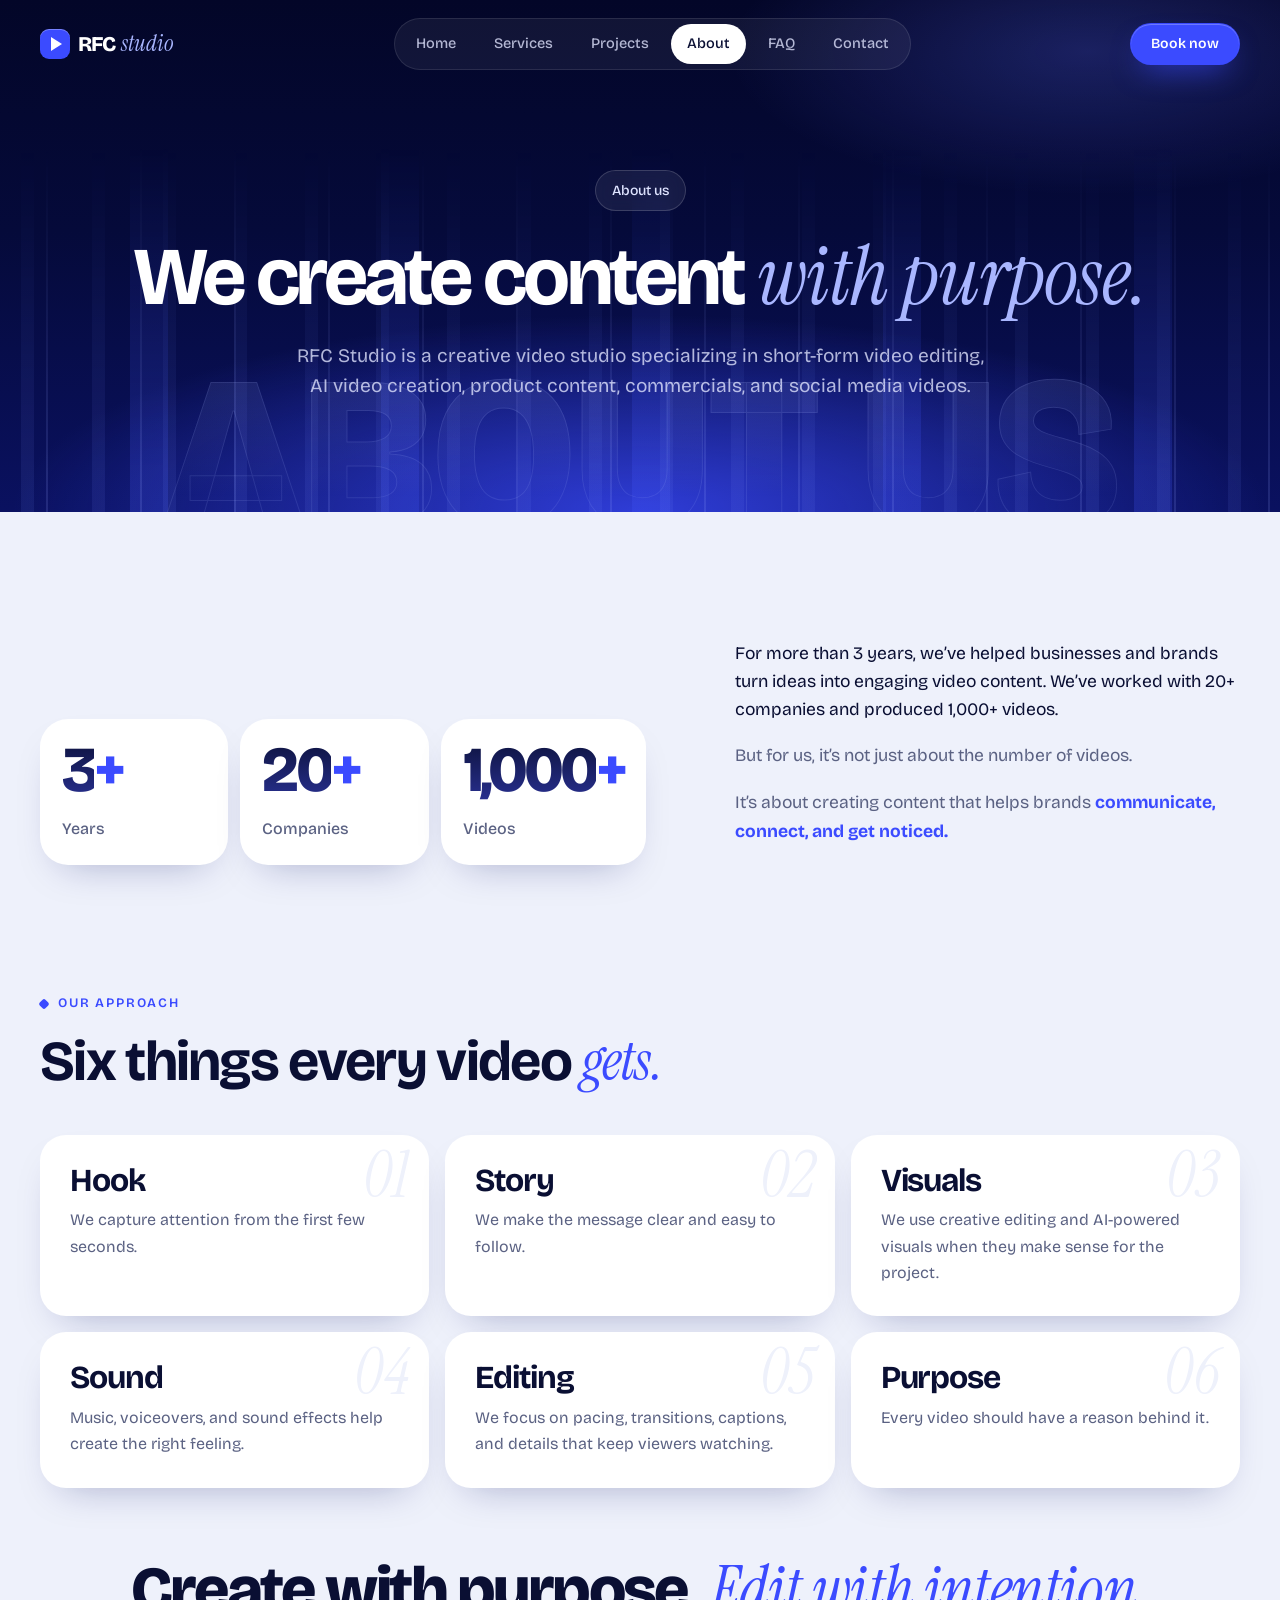
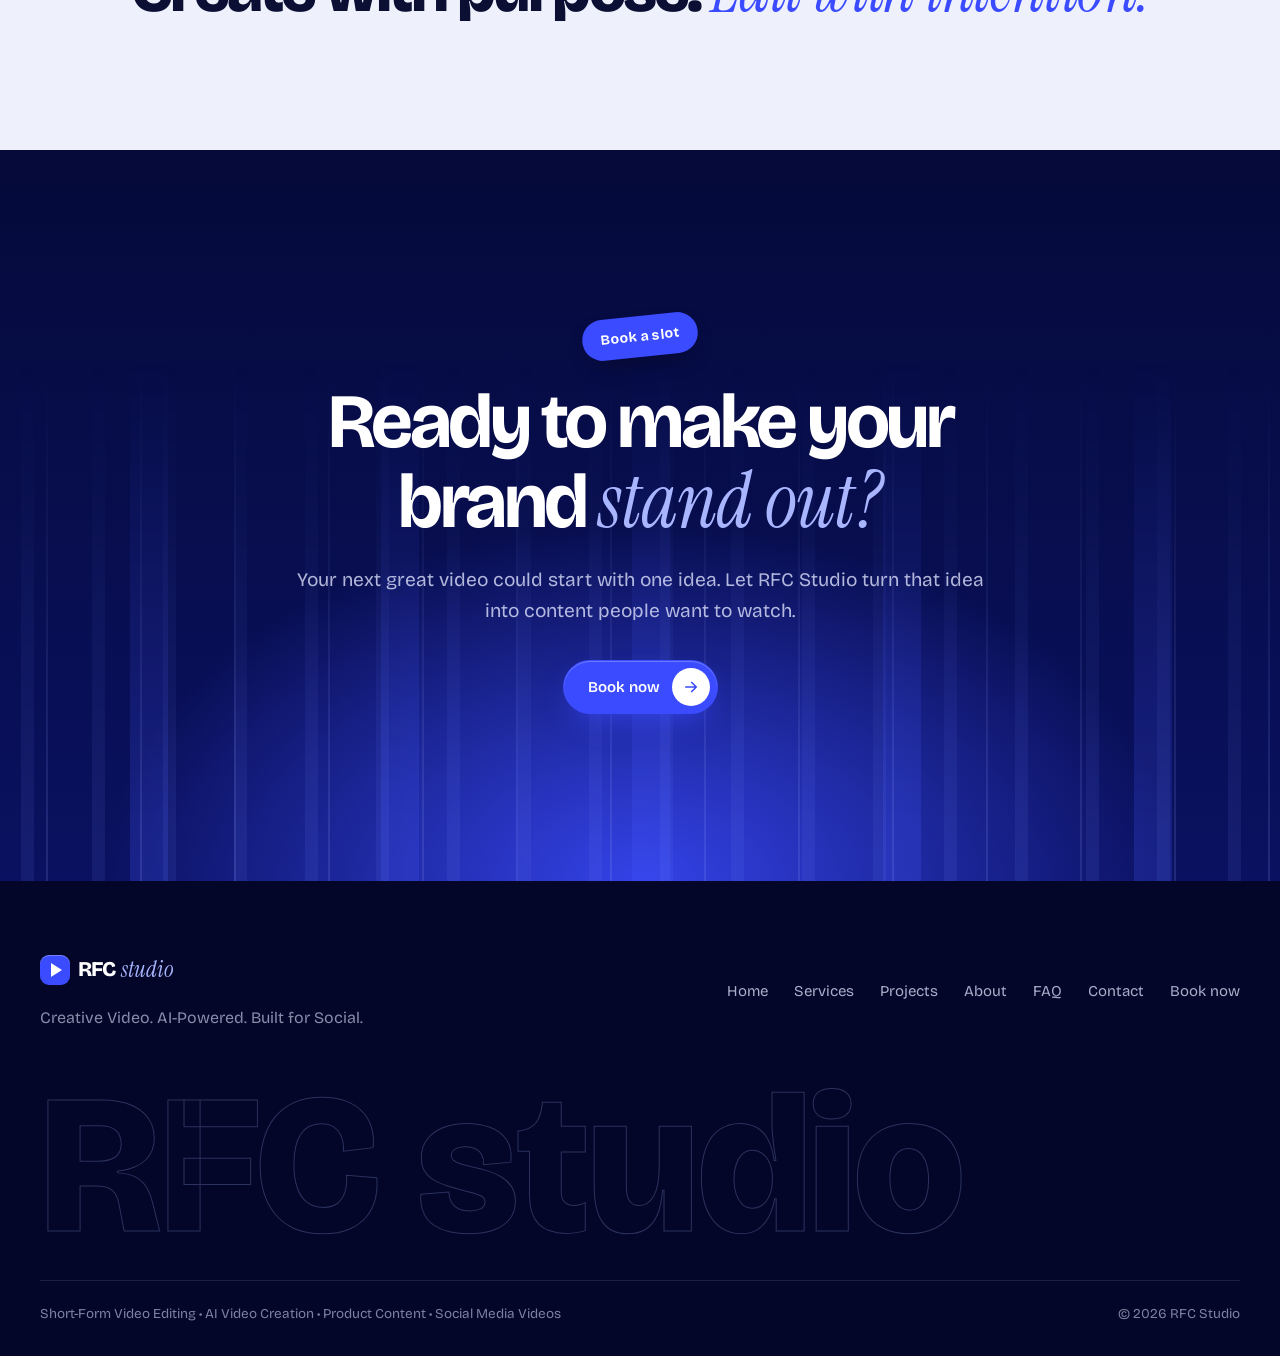
==== commit f6a989a3: "Add dedicated Book Now page with deliverables, packages, comparison and booking form All Book now bu" ====
--- a/about.html
+++ b/about.html
@@ -23,9 +23,10 @@
       <a href="projects.html">Projects</a>
       <a href="about.html" class="active" aria-current="page">About</a>
       <a href="faq.html">FAQ</a>
-      <a href="contact.html" class="nav-mobile-cta">Contact</a>
+      <a href="contact.html">Contact</a>
+      <a href="book.html" class="nav-mobile-cta">Book now</a>
     </nav>
-    <a href="contact.html" class="btn btn-blue btn-sm nav-cta">Contact us</a>
+    <a href="book.html" class="btn btn-blue btn-sm nav-cta">Book now</a>
     <button class="menu-toggle" aria-label="Open menu" aria-expanded="false"><span></span><span></span></button>
   </header>
   <section class="top page-top">
@@ -77,7 +78,7 @@
       <span class="sticker s-a" aria-hidden="true">Book a slot</span>
       <h2 class="h2 reveal">Ready to make your brand <em>stand out?</em></h2>
       <p class="lead lead-light reveal">Your next great video could start with one idea. Let RFC Studio turn that idea into content people want to watch.</p>
-      <div class="reveal"><a href="contact.html" class="btn btn-blue">Book now<span class="btn-ico"><svg viewBox="0 0 24 24" aria-hidden="true"><path d="M5 12h14M13 6l6 6-6 6" fill="none" stroke="currentColor" stroke-width="2.2" stroke-linecap="round" stroke-linejoin="round"/></svg></span></a></div>
+      <div class="reveal"><a href="book.html" class="btn btn-blue">Book now<span class="btn-ico"><svg viewBox="0 0 24 24" aria-hidden="true"><path d="M5 12h14M13 6l6 6-6 6" fill="none" stroke="currentColor" stroke-width="2.2" stroke-linecap="round" stroke-linejoin="round"/></svg></span></a></div>
     </div>
   </section>
   <footer class="footer">
@@ -87,7 +88,7 @@
           <a href="index.html" class="logo"><span class="logo-mark" aria-hidden="true"></span><span class="logo-word">RFC</span><span class="logo-serif">studio</span></a>
           <p class="footer-tag">Creative Video. AI-Powered. Built for Social.</p>
         </div>
-        <nav class="footer-links" aria-label="Footer"><a href="index.html">Home</a><a href="services.html">Services</a><a href="projects.html">Projects</a><a href="about.html">About</a><a href="faq.html">FAQ</a><a href="contact.html">Contact</a></nav>
+        <nav class="footer-links" aria-label="Footer"><a href="index.html">Home</a><a href="services.html">Services</a><a href="projects.html">Projects</a><a href="about.html">About</a><a href="faq.html">FAQ</a><a href="contact.html">Contact</a><a href="book.html">Book now</a></nav>
       </div>
       <p class="footer-big" aria-hidden="true">RFC studio</p>
       <div class="footer-bottom">
--- a/styles.css
+++ b/styles.css
@@ -588,3 +588,117 @@
   .reveal { opacity: 1; transform: none; }
   .cap, .toast { opacity: 1; }
 }
+
+/* Client image / logo filling the whole project cover (falls back to initials if missing) */
+.work-cover .work-art { position: absolute; inset: 0; width: 100%; height: 100%; object-fit: cover; transition: transform .6s var(--ease); }
+.work:hover .work-art { transform: scale(1.04); }
+.work-cover .work-art ~ .work-mono { display: none; }
+.work-cover:has(.work-art)::before { display: none; }
+.work-cover:has(.work-art) { aspect-ratio: 1 / 1; }
+.work-cover::after { content: ""; position: absolute; inset: 0; z-index: 2; border-radius: inherit; box-shadow: inset 0 0 0 1px rgba(10,15,51,.1); pointer-events: none; }
+.work-plat { z-index: 3; background: rgba(5,10,58,.6); border-color: rgba(255,255,255,.2); }
+.work-play { z-index: 3; }
+
+/* ===================== BOOK PAGE ===================== */
+.book-top { padding: 160px 0 110px; }
+.book-hero { position: relative; display: grid; grid-template-columns: 1.25fr 1fr; gap: 60px; align-items: center; }
+.btn-row-left { justify-content: flex-start; }
+.trust { list-style: none; padding: 0; margin: 34px 0 0; display: flex; flex-wrap: wrap; gap: 10px; }
+.trust li { padding: 8px 16px; border-radius: 99px; background: rgba(255,255,255,.07); border: 1px solid rgba(255,255,255,.14); color: rgba(225,230,255,.8); font-size: 14px; }
+.trust b { color: #fff; font-weight: 700; }
+
+.ticket { position: relative; max-width: 400px; justify-self: center; width: 100%; padding: 26px; border-radius: 28px; color: var(--ink); background: #fff; box-shadow: 0 50px 100px -40px rgba(0,0,40,.9); rotate: 3deg; }
+.ticket-head { display: flex; align-items: center; gap: 12px; padding-bottom: 18px; border-bottom: 1px solid var(--line); }
+.ticket-head b { display: block; font-size: 19px; letter-spacing: -0.02em; }
+.ticket-head span:not(.logo-mark) { font-size: 13px; color: var(--muted); }
+.ticket-list { list-style: none; margin: 8px 0 0; padding: 0; }
+.ticket-list li { display: grid; grid-template-columns: 90px 1fr 26px; align-items: center; gap: 10px; padding: 12px 0; border-bottom: 1px dashed var(--line); font-size: 15px; }
+.ticket-list li span { color: var(--muted); font-size: 13.5px; }
+.ticket-list li i { display: grid; place-items: center; width: 26px; height: 26px; border-radius: 50%; background: var(--blue); color: #fff; animation: tick 6s var(--ease) infinite both; animation-delay: calc(var(--n) * .35s); }
+.ticket-list li i svg { width: 15px; height: 15px; }
+@keyframes tick { 0% { transform: scale(0); } 6% { transform: scale(1.2); } 9%, 88% { transform: scale(1); } 96%, 100% { transform: scale(0); } }
+.ticket-cut { position: relative; height: 26px; margin: 4px -26px; }
+.ticket-cut::before, .ticket-cut::after { content: ""; position: absolute; top: 0; width: 26px; height: 26px; border-radius: 50%; background: #0a1160; }
+.ticket-cut::before { left: -13px; } .ticket-cut::after { right: -13px; }
+.ticket-foot { display: flex; justify-content: space-between; font-size: 14px; }
+.ticket-foot span { color: var(--muted); }
+.stamp { position: absolute; right: -14px; bottom: -20px; padding: 10px 18px; border: 3px solid var(--blue); border-radius: 12px; color: var(--blue); background: #fff; font-family: var(--hand); font-size: 32px; font-weight: 700; line-height: 1; rotate: -12deg; animation: stamp 6s var(--ease) infinite both; }
+@keyframes stamp { 0%, 30% { opacity: 0; transform: scale(1.8); } 36% { opacity: 1; transform: scale(.95); } 40%, 88% { opacity: 1; transform: scale(1); } 96%, 100% { opacity: 0; } }
+
+.head-lead { max-width: 44ch; }
+.gets { list-style: none; padding: 0; margin: 0; display: grid; grid-template-columns: repeat(3, 1fr); gap: 14px; }
+.get { display: flex; gap: 16px; align-items: flex-start; background: #fff; border-radius: 22px; padding: 24px; box-shadow: var(--shadow); }
+.get-ico { flex: none; display: grid; place-items: center; width: 40px; height: 40px; border-radius: 12px; background: var(--light); color: var(--blue); }
+.get-ico svg { width: 20px; height: 20px; }
+.get h3 { font-size: 18px; letter-spacing: -0.02em; margin-bottom: 6px; line-height: 1.2; }
+.get p { color: var(--muted); font-size: 14.5px; }
+
+.pkgs { display: grid; grid-template-columns: repeat(3, 1fr); gap: 18px; margin-top: 44px; align-items: stretch; }
+.pkg { position: relative; display: flex; flex-direction: column; background: #fff; border-radius: 30px; padding: 32px; box-shadow: var(--shadow); }
+.pkg-featured { background: radial-gradient(90% 70% at 100% 0%, rgba(95,109,255,.7), transparent 60%), var(--navy); color: #fff; transform: translateY(-12px); box-shadow: 0 40px 80px -30px rgba(10,17,96,.7); }
+.pkg-flag { position: absolute; top: -14px; right: 24px; padding: 7px 14px; border-radius: 99px; background: var(--blue); color: #fff; font-size: 13px; font-weight: 600; rotate: 3deg; }
+.pkg-tag { font-family: var(--serif); font-style: italic; font-size: 22px; color: var(--blue); }
+.pkg-featured .pkg-tag { color: var(--ice); }
+.pkg h3 { font-size: 32px; letter-spacing: -0.035em; margin: 4px 0 10px; }
+.pkg-desc { color: var(--muted); font-size: 15px; }
+.pkg-featured .pkg-desc { color: rgba(225,230,255,.78); }
+.pkg ul { list-style: none; padding: 0; margin: 24px 0; display: grid; gap: 12px; }
+.pkg li { display: flex; gap: 10px; align-items: flex-start; font-size: 15px; font-weight: 500; }
+.pkg li svg { flex: none; width: 20px; height: 20px; color: var(--blue); margin-top: 1px; }
+.pkg-featured li svg { color: var(--ice); }
+.pkg-price { margin-top: auto; padding-top: 20px; border-top: 1px solid var(--line); font-weight: 700; font-size: 18px; margin-bottom: 18px; }
+.pkg-featured .pkg-price { border-color: rgba(255,255,255,.15); }
+.pkg-price span { font-weight: 400; font-size: 14px; color: var(--muted); }
+.pkg-featured .pkg-price span { color: rgba(225,230,255,.65); }
+.pkg-note { margin-top: 28px; text-align: center; color: var(--muted); }
+
+.cmp .panel-head { margin-bottom: 40px; }
+.cmp-table { position: relative; display: grid; gap: 10px; }
+.cmp-row { display: grid; grid-template-columns: 1fr 1fr; gap: 10px; }
+.cmp-row p { display: flex; gap: 12px; align-items: center; padding: 18px 22px; border-radius: 16px; font-size: 16px; }
+.cmp-labels p { padding: 0 22px 4px; font-size: 13px; font-weight: 600; letter-spacing: .14em; text-transform: uppercase; color: rgba(225,230,255,.6); }
+.cmp-labels p:last-child { color: var(--ice); }
+.cmp-no { background: rgba(255,255,255,.04); color: rgba(225,230,255,.6); text-decoration: line-through; text-decoration-color: rgba(255,120,140,.6); }
+.cmp-yes { background: var(--blue); color: #fff; font-weight: 600; }
+.cmp-row i { flex: none; display: grid; place-items: center; width: 26px; height: 26px; border-radius: 50%; font-style: normal; font-size: 13px; text-decoration: none; }
+.cmp-no i { background: rgba(255,120,140,.15); color: #ff8fa3; }
+.cmp-yes i { background: #fff; color: var(--blue); }
+.cmp-yes i svg { width: 15px; height: 15px; }
+
+.bsteps { list-style: none; padding: 0; margin: 44px 0 0; display: grid; grid-template-columns: repeat(3, 1fr); gap: 18px; }
+.bsteps li { position: relative; background: #fff; border-radius: 26px; padding: 30px; box-shadow: var(--shadow); }
+.bsteps span { font-family: var(--serif); font-style: italic; font-size: 64px; line-height: 1; color: var(--blue); }
+.bsteps h3 { font-size: 23px; letter-spacing: -0.025em; margin: 18px 0 8px; }
+.bsteps p { color: var(--muted); }
+.bsteps li:not(:last-child)::after { content: "→"; position: absolute; right: -16px; top: 50%; translate: 0 -50%; z-index: 1; display: grid; place-items: center; width: 34px; height: 34px; border-radius: 50%; background: var(--blue); color: #fff; font-size: 16px; }
+
+.assure { list-style: none; padding: 0; margin: 30px 0 0; display: grid; gap: 14px; }
+.assure li { display: flex; gap: 14px; align-items: flex-start; color: var(--muted); font-size: 16px; }
+.assure li svg { flex: none; width: 26px; height: 26px; padding: 5px; border-radius: 50%; background: var(--blue); color: #fff; }
+.assure b { color: var(--ink); }
+.book-faq-title { margin-bottom: 30px; }
+
+@media (max-width: 1080px) {
+  .gets { grid-template-columns: repeat(2, 1fr); }
+  .pkgs { grid-template-columns: 1fr; max-width: 560px; margin-inline: auto; }
+  .pkg-featured { transform: none; }
+}
+@media (max-width: 860px) {
+  .book-hero { grid-template-columns: 1fr; gap: 50px; }
+  .bsteps { grid-template-columns: 1fr; }
+  .bsteps li:not(:last-child)::after { right: 50%; top: auto; bottom: -24px; translate: 50% 0; content: "↓"; }
+}
+@media (max-width: 600px) {
+  .book-top { padding: 130px 0 80px; }
+  .gets { grid-template-columns: 1fr; }
+  .cmp-row { grid-template-columns: 1fr; gap: 6px; }
+  .cmp-labels { display: none; }
+  .cmp-row + .cmp-row { margin-top: 10px; }
+  .ticket { rotate: 0deg; }
+  .stamp { right: 6px; }
+  .pkg { padding: 26px; }
+}
+.book-hero .lead { margin-top: 24px; }
+.ticket-cut { height: 0; margin: 10px 0 16px; border-top: 2px dashed var(--line); }
+.ticket-cut::before, .ticket-cut::after { display: none; }
+.stamp { right: -18px; top: -22px; bottom: auto; }
